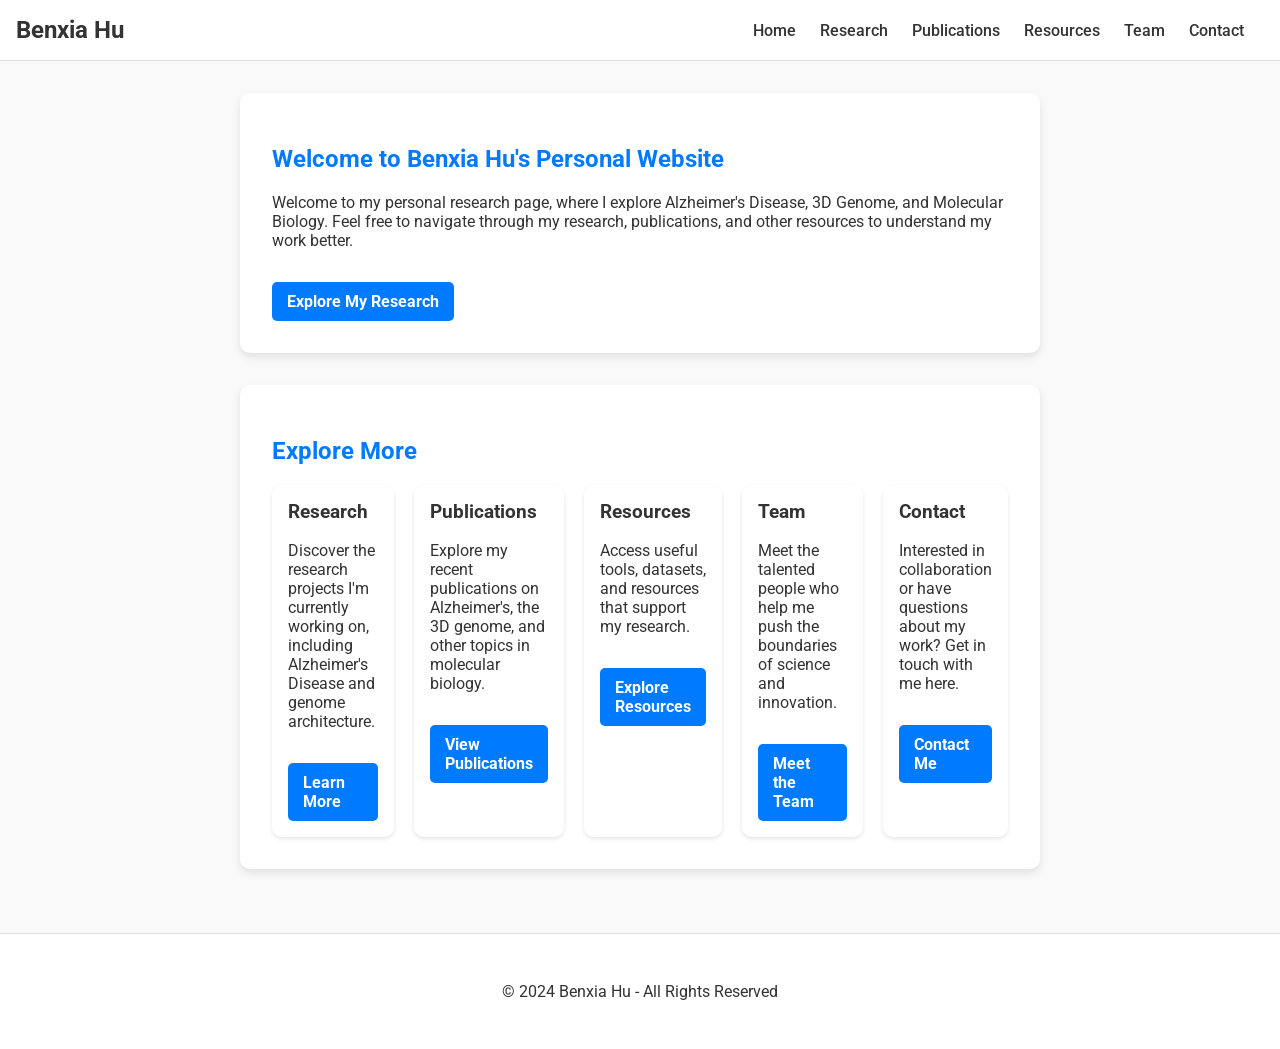
==== index.html @ c6f8e56c "10/10/24 commit" ====
<!DOCTYPE html>
<html lang="en">

<head>
    <meta charset="UTF-8">
    <meta name="viewport" content="width=device-width, initial-scale=1.0">
    <title>Benxia Hu - Home</title>
    <link rel="stylesheet" href="styles.css">
    <link rel="stylesheet" href="https://fonts.googleapis.com/css?family=Roboto:300,400,500,700">
</head>

<body>
    <!-- Navigation Bar -->
    <nav class="navbar">
        <div class="navbar-brand">
            <a href="index.html">Benxia Hu</a>
        </div>
        <div>
            <a href="home.html">Home</a>
            <a href="research.html">Research</a>
            <a href="publications.html">Publications</a>
            <a href="resources.html">Resources</a>
            <a href="team.html">Team</a>
            <a href="contact.html">Contact</a>
        </div>
    </nav>

    <!-- Container -->
    <div class="container">
        <!-- Home Introduction Section -->
        <div class="card">
            <h2>Welcome to Benxia Hu's Personal Website</h2>
            <p>Welcome to my personal research page, where I explore Alzheimer's Disease, 3D Genome, and Molecular Biology. Feel free to navigate through my research, publications, and other resources to understand my work better.</p>
            <a href="research.html" class="button">Explore My Research</a>
        </div>

        <!-- Section Links -->
        <div class="card">
            <h2>Explore More</h2>
            <div class="section-links">
                <div class="section-card">
                    <h3>Research</h3>
                    <p>Discover the research projects I'm currently working on, including Alzheimer's Disease and genome architecture.</p>
                    <a href="research.html" class="button">Learn More</a>
                </div>

                <div class="section-card">
                    <h3>Publications</h3>
                    <p>Explore my recent publications on Alzheimer's, the 3D genome, and other topics in molecular biology.</p>
                    <a href="publications.html" class="button">View Publications</a>
                </div>

                <div class="section-card">
                    <h3>Resources</h3>
                    <p>Access useful tools, datasets, and resources that support my research.</p>
                    <a href="resources.html" class="button">Explore Resources</a>
                </div>

                <div class="section-card">
                    <h3>Team</h3>
                    <p>Meet the talented people who help me push the boundaries of science and innovation.</p>
                    <a href="team.html" class="button">Meet the Team</a>
                </div>

                <div class="section-card">
                    <h3>Contact</h3>
                    <p>Interested in collaboration or have questions about my work? Get in touch with me here.</p>
                    <a href="contact.html" class="button">Contact Me</a>
                </div>
            </div>
        </div>
    </div>

    <!-- Footer -->
    <footer class="footer">
        <p>© 2024 Benxia Hu - All Rights Reserved</p>
    </footer>
</body>

</html>
---- styles.css ----
/* Updated styles.css */
body {
    font-family: 'Roboto', sans-serif;
    background-color: #f9f9f9;
    color: #333;
    margin: 0;
    padding: 0;
}

.navbar {
    background-color: #ffffff;
    border-bottom: 1px solid #e0e0e0;
    padding: 1rem;
    display: flex;
    justify-content: space-between;
    align-items: center;
}

.navbar a {
    color: #333;
    text-decoration: none;
    margin-right: 20px;
    font-weight: 500;
}

.navbar a:hover {
    color: #007BFF;
}

.navbar-brand a {
    font-weight: bold;
    font-size: 1.5rem;
}

.container {
    max-width: 800px;
    margin: 0 auto;
    padding: 2rem;
}

.card {
    background-color: #ffffff;
    border-radius: 10px;
    box-shadow: 0 4px 8px rgba(0, 0, 0, 0.1);
    padding: 2rem;
    margin-bottom: 2rem;
}

.card h2 {
    color: #007BFF;
}

.section-links {
    display: flex;
    flex-wrap: wrap;
    gap: 20px;
}

.section-card {
    flex: 1;
    padding: 1rem;
    background-color: #ffffff;
    border-radius: 10px;
    box-shadow: 0 2px 4px rgba(0, 0, 0, 0.1);
    transition: transform 0.2s;
}

.section-card:hover {
    transform: translateY(-5px);
}

.section-card h3 {
    margin-top: 0;
}

.button {
    display: inline-block;
    margin-top: 1rem;
    padding: 10px 15px;
    background-color: #007BFF;
    color: #ffffff;
    border-radius: 5px;
    text-decoration: none;
    font-weight: bold;
    transition: background-color 0.3s;
}

.button:hover {
    background-color: #0056b3;
}

.footer {
    text-align: center;
    padding: 2rem;
    background-color: #ffffff;
    border-top: 1px solid #e0e0e0;
    color: #333;
}
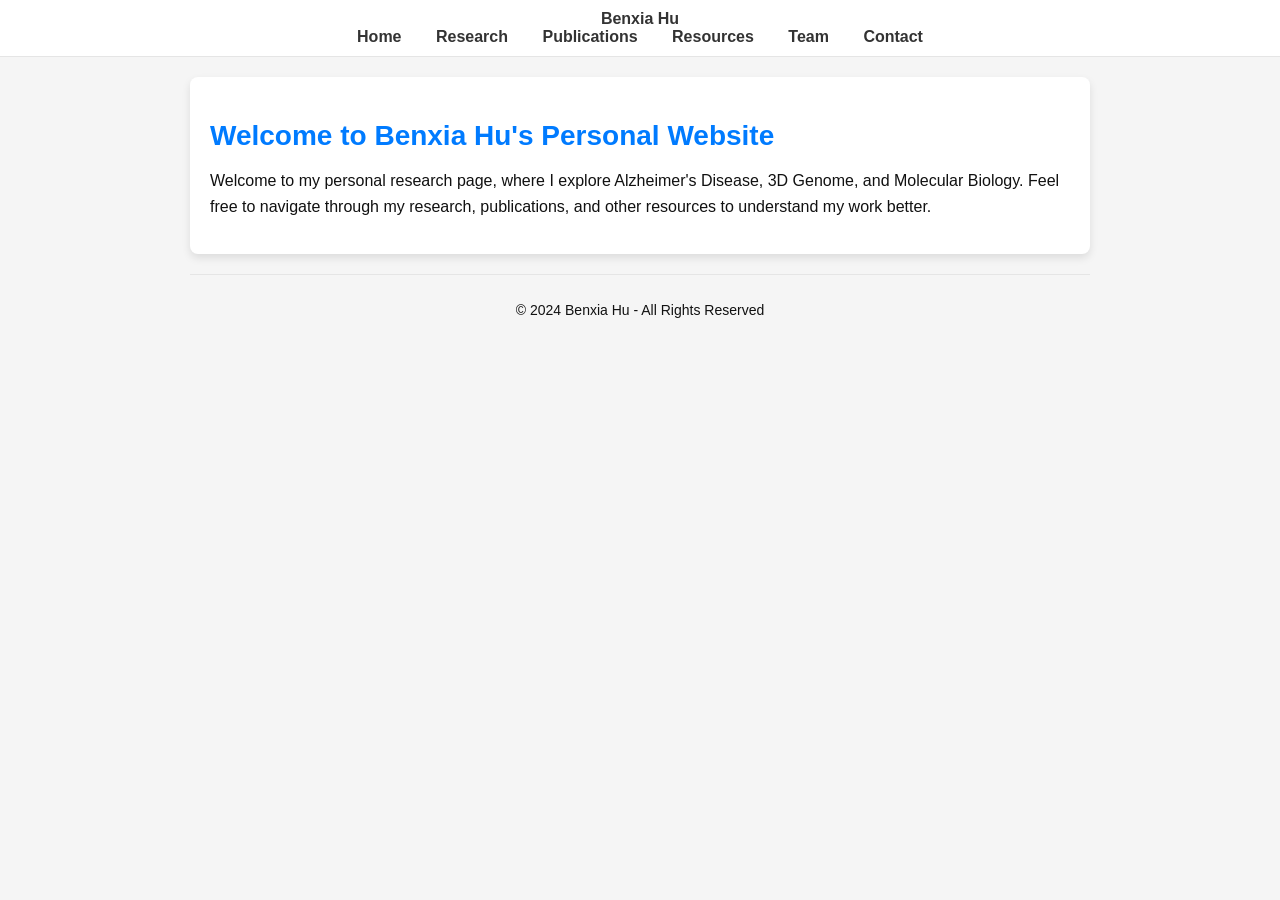
==== commit f6bdb52a: "10/10/24 commit" ====
--- a/index.html
+++ b/index.html
@@ -31,45 +31,7 @@
         <div class="card">
             <h2>Welcome to Benxia Hu's Personal Website</h2>
             <p>Welcome to my personal research page, where I explore Alzheimer's Disease, 3D Genome, and Molecular Biology. Feel free to navigate through my research, publications, and other resources to understand my work better.</p>
-            <a href="research.html" class="button">Explore My Research</a>
         </div>
-
-        <!-- Section Links -->
-        <div class="card">
-            <h2>Explore More</h2>
-            <div class="section-links">
-                <div class="section-card">
-                    <h3>Research</h3>
-                    <p>Discover the research projects I'm currently working on, including Alzheimer's Disease and genome architecture.</p>
-                    <a href="research.html" class="button">Learn More</a>
-                </div>
-
-                <div class="section-card">
-                    <h3>Publications</h3>
-                    <p>Explore my recent publications on Alzheimer's, the 3D genome, and other topics in molecular biology.</p>
-                    <a href="publications.html" class="button">View Publications</a>
-                </div>
-
-                <div class="section-card">
-                    <h3>Resources</h3>
-                    <p>Access useful tools, datasets, and resources that support my research.</p>
-                    <a href="resources.html" class="button">Explore Resources</a>
-                </div>
-
-                <div class="section-card">
-                    <h3>Team</h3>
-                    <p>Meet the talented people who help me push the boundaries of science and innovation.</p>
-                    <a href="team.html" class="button">Meet the Team</a>
-                </div>
-
-                <div class="section-card">
-                    <h3>Contact</h3>
-                    <p>Interested in collaboration or have questions about my work? Get in touch with me here.</p>
-                    <a href="contact.html" class="button">Contact Me</a>
-                </div>
-            </div>
-        </div>
-    </div>
 
     <!-- Footer -->
     <footer class="footer">
--- a/styles.css
+++ b/styles.css
@@ -1,98 +1,81 @@
-/* Updated styles.css */
 body {
-    font-family: 'Roboto', sans-serif;
-    background-color: #f9f9f9;
-    color: #333;
+    background-color: #f5f5f5;
+    color: #111;
+    font-family: Arial, sans-serif;
     margin: 0;
     padding: 0;
 }
 
+.container {
+    max-width: 900px;  /* Adjusted width for better balance */
+    margin: 0 auto;    /* Horizontally centered */
+    padding: 20px;
+}
+
 .navbar {
     background-color: #ffffff;
-    border-bottom: 1px solid #e0e0e0;
-    padding: 1rem;
-    display: flex;
-    justify-content: space-between;
-    align-items: center;
+    border-bottom: 1px solid #e5e5e5;
+    padding: 10px;
+    text-align: center;
 }
 
 .navbar a {
     color: #333;
+    margin: 0 15px;
     text-decoration: none;
-    margin-right: 20px;
-    font-weight: 500;
+    font-weight: bold;
 }
 
 .navbar a:hover {
-    color: #007BFF;
-}
-
-.navbar-brand a {
-    font-weight: bold;
-    font-size: 1.5rem;
-}
-
-.container {
-    max-width: 800px;
-    margin: 0 auto;
-    padding: 2rem;
+    color: #007bff;
 }
 
 .card {
     background-color: #ffffff;
-    border-radius: 10px;
+    border-radius: 8px;
     box-shadow: 0 4px 8px rgba(0, 0, 0, 0.1);
-    padding: 2rem;
-    margin-bottom: 2rem;
-}
-
-.card h2 {
-    color: #007BFF;
-}
-
-.section-links {
-    display: flex;
-    flex-wrap: wrap;
-    gap: 20px;
-}
-
-.section-card {
-    flex: 1;
-    padding: 1rem;
-    background-color: #ffffff;
-    border-radius: 10px;
-    box-shadow: 0 2px 4px rgba(0, 0, 0, 0.1);
-    transition: transform 0.2s;
-}
-
-.section-card:hover {
-    transform: translateY(-5px);
-}
-
-.section-card h3 {
-    margin-top: 0;
-}
-
-.button {
-    display: inline-block;
-    margin-top: 1rem;
-    padding: 10px 15px;
-    background-color: #007BFF;
-    color: #ffffff;
-    border-radius: 5px;
-    text-decoration: none;
-    font-weight: bold;
-    transition: background-color 0.3s;
-}
-
-.button:hover {
-    background-color: #0056b3;
+    padding: 20px;
+    margin-bottom: 20px;
 }
 
 .footer {
     text-align: center;
-    padding: 2rem;
-    background-color: #ffffff;
-    border-top: 1px solid #e0e0e0;
+    padding: 10px;
+    background-color: #f5f5f5;
+    border-top: 1px solid #e5e5e5;
+    font-size: 14px;
+}
+
+h2 {
+    color: #007bff;
+    font-size: 1.75em;
+    margin-bottom: 10px;
+}
+
+h3 {
     color: #333;
+    font-size: 1.25em;
+    margin-top: 20px;
 }
+
+p {
+    line-height: 1.6;
+    margin-bottom: 15px;
+}
+
+ul {
+    list-style-type: disc;
+    margin-left: 20px;
+    line-height: 1.6;
+}
+
+/* Add responsiveness */
+@media (max-width: 768px) {
+    .container {
+        padding: 10px;
+    }
+    .navbar a {
+        display: block;
+        margin: 5px 0;
+    }
+}
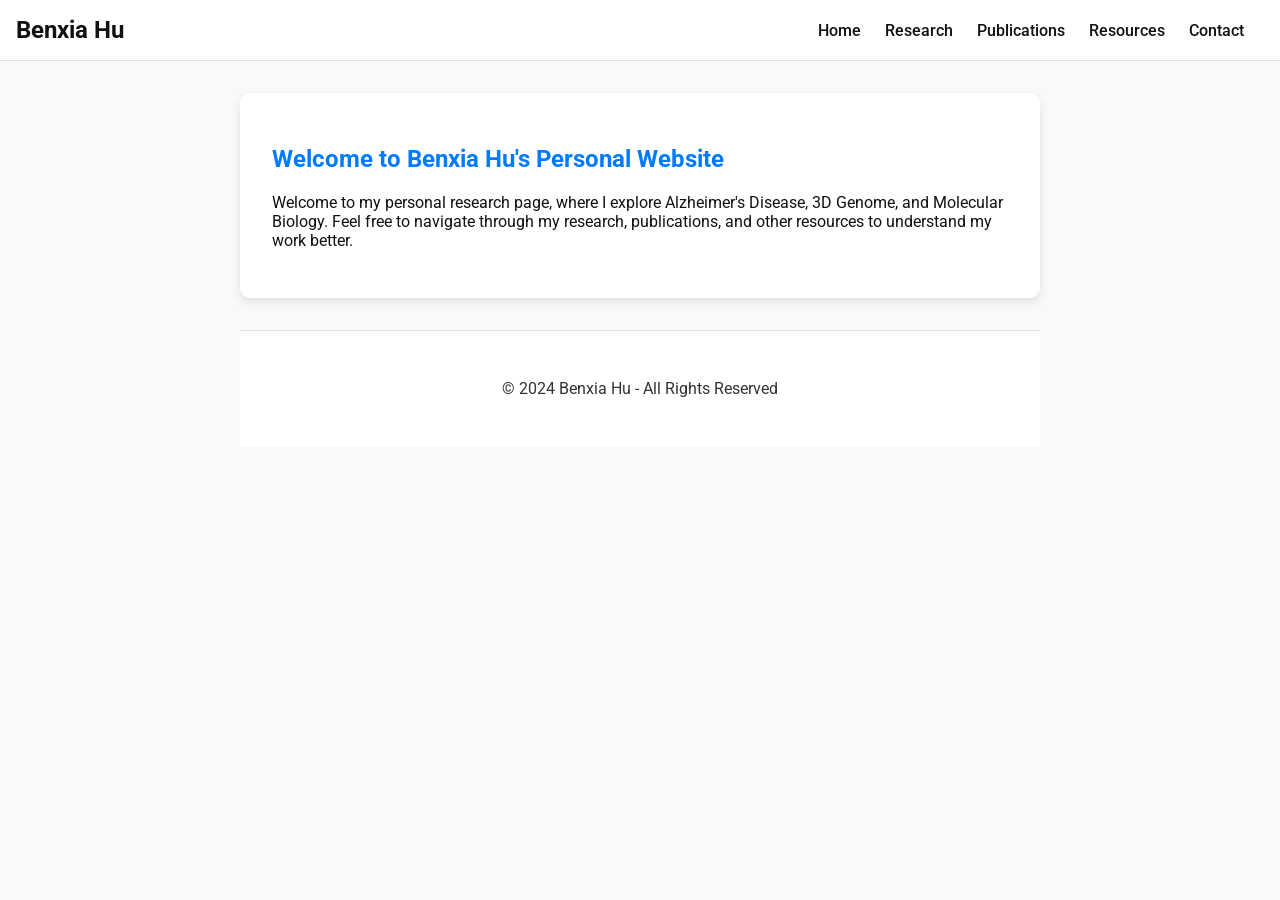
==== commit 6598d326: "10/10/24 commit" ====
--- a/index.html
+++ b/index.html
@@ -1,6 +1,5 @@
 <!DOCTYPE html>
 <html lang="en">
-
 <head>
     <meta charset="UTF-8">
     <meta name="viewport" content="width=device-width, initial-scale=1.0">
@@ -8,7 +7,6 @@
     <link rel="stylesheet" href="styles.css">
     <link rel="stylesheet" href="https://fonts.googleapis.com/css?family=Roboto:300,400,500,700">
 </head>
-
 <body>
     <!-- Navigation Bar -->
     <nav class="navbar">
@@ -20,7 +18,6 @@
             <a href="research.html">Research</a>
             <a href="publications.html">Publications</a>
             <a href="resources.html">Resources</a>
-            <a href="team.html">Team</a>
             <a href="contact.html">Contact</a>
         </div>
     </nav>
--- a/styles.css
+++ b/styles.css
@@ -1,81 +1,98 @@
+/* Updated styles.css */
 body {
-    background-color: #f5f5f5;
+    font-family: 'Roboto', sans-serif;
+    background-color: #f9f9f9;
     color: #111;
-    font-family: Arial, sans-serif;
     margin: 0;
     padding: 0;
 }
 
-.container {
-    max-width: 900px;  /* Adjusted width for better balance */
-    margin: 0 auto;    /* Horizontally centered */
-    padding: 20px;
-}
-
 .navbar {
     background-color: #ffffff;
-    border-bottom: 1px solid #e5e5e5;
-    padding: 10px;
-    text-align: center;
+    border-bottom: 1px solid #e0e0e0;
+    padding: 1rem;
+    display: flex;
+    justify-content: space-between;
+    align-items: center;
 }
 
 .navbar a {
-    color: #333;
-    margin: 0 15px;
+    color: #111;
     text-decoration: none;
-    font-weight: bold;
+    margin-right: 20px;
+    font-weight: 500;
 }
 
 .navbar a:hover {
-    color: #007bff;
+    color: #007BFF;
+}
+
+.navbar-brand a {
+    font-weight: bold;
+    font-size: 1.5rem;
+}
+
+.container {
+    max-width: 800px;
+    margin: 0 auto;
+    padding: 2rem;
 }
 
 .card {
     background-color: #ffffff;
-    border-radius: 8px;
+    border-radius: 10px;
     box-shadow: 0 4px 8px rgba(0, 0, 0, 0.1);
-    padding: 20px;
-    margin-bottom: 20px;
+    padding: 2rem;
+    margin-bottom: 2rem;
+}
+
+.card h2 {
+    color: #007BFF;
+}
+
+.section-links {
+    display: flex;
+    flex-wrap: wrap;
+    gap: 20px;
+}
+
+.section-card {
+    flex: 1;
+    padding: 1rem;
+    background-color: #ffffff;
+    border-radius: 10px;
+    box-shadow: 0 2px 4px rgba(0, 0, 0, 0.1);
+    transition: transform 0.2s;
+}
+
+.section-card:hover {
+    transform: translateY(-5px);
+}
+
+.section-card h3 {
+    margin-top: 0;
+}
+
+.button {
+    display: inline-block;
+    margin-top: 1rem;
+    padding: 10px 15px;
+    background-color: #007BFF;
+    color: #ffffff;
+    border-radius: 5px;
+    text-decoration: none;
+    font-weight: bold;
+    transition: background-color 0.3s;
+}
+
+.button:hover {
+    background-color: #0056b3;
 }
 
 .footer {
     text-align: center;
-    padding: 10px;
-    background-color: #f5f5f5;
-    border-top: 1px solid #e5e5e5;
-    font-size: 14px;
+    padding: 2rem;
+    background-color: #ffffff;
+    border-top: 1px solid #e0e0e0;
+    color: #333;
 }
-
-h2 {
-    color: #007bff;
-    font-size: 1.75em;
-    margin-bottom: 10px;
-}
-
-h3 {
-    color: #333;
-    font-size: 1.25em;
-    margin-top: 20px;
-}
-
-p {
-    line-height: 1.6;
-    margin-bottom: 15px;
-}
-
-ul {
-    list-style-type: disc;
-    margin-left: 20px;
-    line-height: 1.6;
-}
-
-/* Add responsiveness */
-@media (max-width: 768px) {
-    .container {
-        padding: 10px;
-    }
-    .navbar a {
-        display: block;
-        margin: 5px 0;
-    }
-}
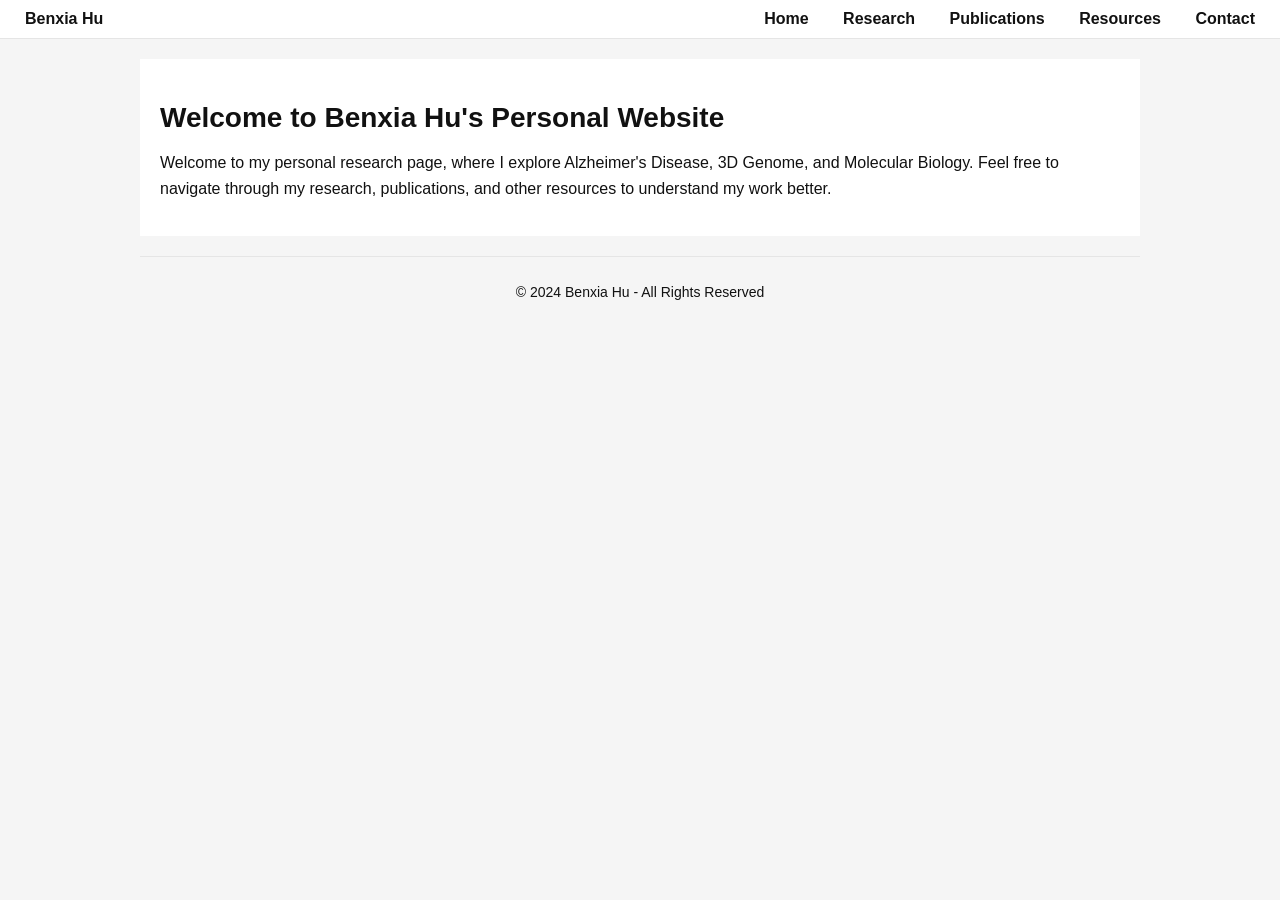
==== commit dbb54560: "10/10/24 commit" ====
--- a/index.html
+++ b/index.html
@@ -35,5 +35,4 @@
         <p>© 2024 Benxia Hu - All Rights Reserved</p>
     </footer>
 </body>
-
-</html>
+</html>
--- a/styles.css
+++ b/styles.css
@@ -1,98 +1,86 @@
-/* Updated styles.css */
+/* Updated styles for narrowing the unused space on the left and right sides */
+
 body {
-    font-family: 'Roboto', sans-serif;
-    background-color: #f9f9f9;
-    color: #111;
+    background-color: #f5f5f5;
+    color: #111; /* Updated font color for better readability */
+    font-family: Arial, sans-serif;
     margin: 0;
     padding: 0;
 }
 
+.container {
+    max-width: 1000px;  /* Increased max-width for better spacing */
+    margin: 0 auto;    /* Center the container horizontally */
+    padding: 20px;
+}
+
 .navbar {
     background-color: #ffffff;
-    border-bottom: 1px solid #e0e0e0;
-    padding: 1rem;
+    border-bottom: 1px solid #e5e5e5;
+    padding: 10px;
     display: flex;
     justify-content: space-between;
     align-items: center;
 }
 
 .navbar a {
-    color: #111;
+    color: #111; /* Updated font color */
+    margin: 0 15px;
     text-decoration: none;
-    margin-right: 20px;
-    font-weight: 500;
+    font-weight: bold;
 }
 
 .navbar a:hover {
-    color: #007BFF;
-}
-
-.navbar-brand a {
-    font-weight: bold;
-    font-size: 1.5rem;
-}
-
-.container {
-    max-width: 800px;
-    margin: 0 auto;
-    padding: 2rem;
+    color: #0056b3; /* Updated hover color to be less bright */
 }
 
 .card {
     background-color: #ffffff;
-    border-radius: 10px;
-    box-shadow: 0 4px 8px rgba(0, 0, 0, 0.1);
-    padding: 2rem;
-    margin-bottom: 2rem;
-}
-
-.card h2 {
-    color: #007BFF;
-}
-
-.section-links {
-    display: flex;
-    flex-wrap: wrap;
-    gap: 20px;
-}
-
-.section-card {
-    flex: 1;
-    padding: 1rem;
-    background-color: #ffffff;
-    border-radius: 10px;
-    box-shadow: 0 2px 4px rgba(0, 0, 0, 0.1);
-    transition: transform 0.2s;
-}
-
-.section-card:hover {
-    transform: translateY(-5px);
-}
-
-.section-card h3 {
-    margin-top: 0;
-}
-
-.button {
-    display: inline-block;
-    margin-top: 1rem;
-    padding: 10px 15px;
-    background-color: #007BFF;
-    color: #ffffff;
-    border-radius: 5px;
-    text-decoration: none;
-    font-weight: bold;
-    transition: background-color 0.3s;
-}
-
-.button:hover {
-    background-color: #0056b3;
+    border-radius: 0; /* Removed border radius */
+    box-shadow: none; /* Removed box shadow */
+    padding: 20px;
+    margin-bottom: 20px;
 }
 
 .footer {
     text-align: center;
-    padding: 2rem;
-    background-color: #ffffff;
-    border-top: 1px solid #e0e0e0;
+    padding: 10px;
+    background-color: #f5f5f5;
+    border-top: 1px solid #e5e5e5;
+    font-size: 14px;
+}
+
+/* Adjust heading styles for better readability */
+h2 {
+    color: #111; /* Updated color for headings */
+    font-size: 1.75em;
+    margin-bottom: 10px;
+}
+
+h3 {
     color: #333;
+    font-size: 1.25em;
+    margin-top: 20px;
 }
+
+p {
+    line-height: 1.6;
+    margin-bottom: 15px;
+}
+
+ul {
+    list-style-type: disc;
+    margin-left: 20px;
+    line-height: 1.6;
+}
+
+/* Add responsiveness */
+@media (max-width: 768px) {
+    .container {
+        padding: 10px;
+    }
+    .navbar a {
+        display: block;
+        margin: 5px 0;
+    }
+}
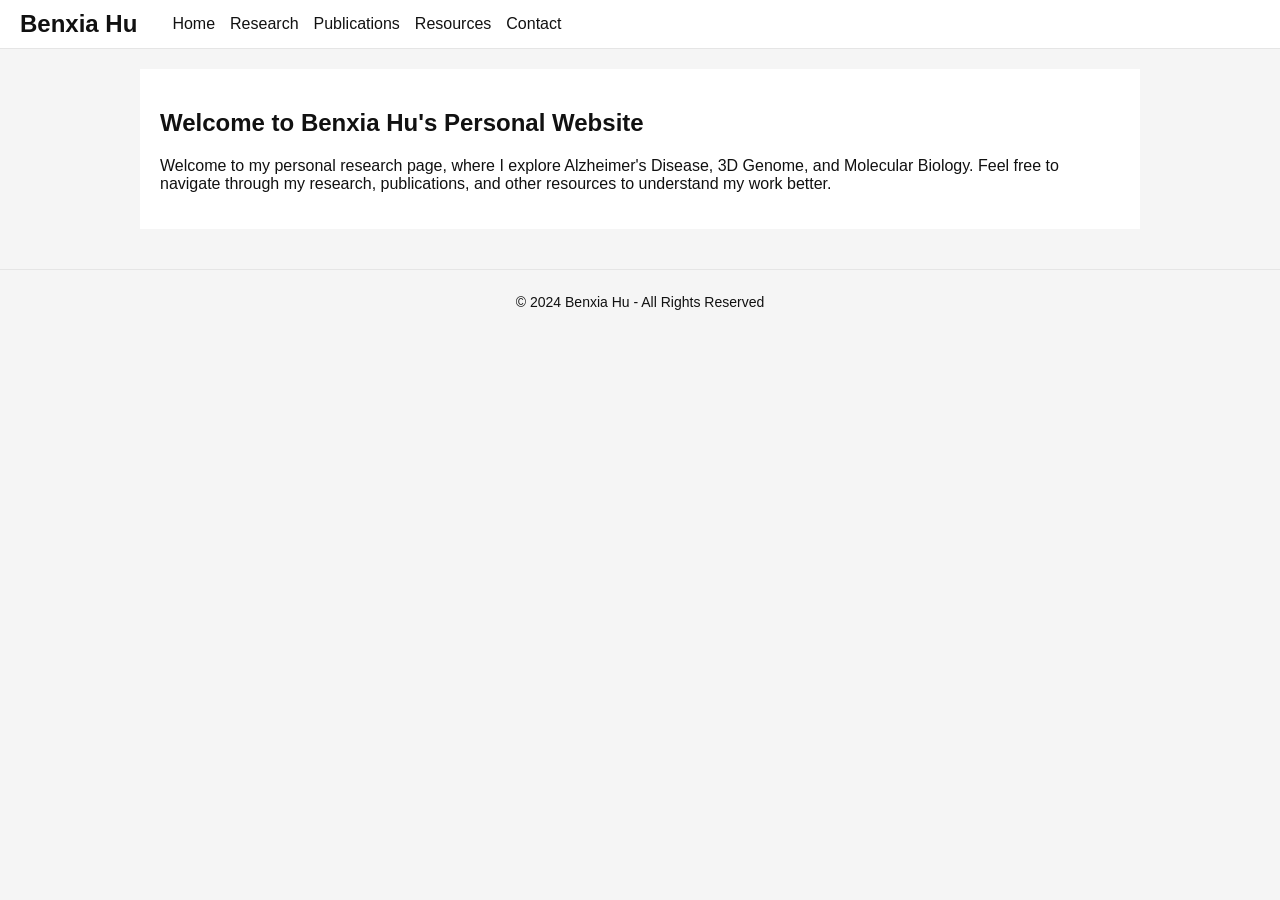
==== commit fbc11bf6: "10/10/24 commit" ====
--- a/index.html
+++ b/index.html
@@ -10,15 +10,17 @@
 <body>
     <!-- Navigation Bar -->
     <nav class="navbar">
-        <div class="navbar-brand">
-            <a href="index.html">Benxia Hu</a>
-        </div>
-        <div>
-            <a href="home.html">Home</a>
-            <a href="research.html">Research</a>
-            <a href="publications.html">Publications</a>
-            <a href="resources.html">Resources</a>
-            <a href="contact.html">Contact</a>
+        <div class="navbar-container">
+            <div class="navbar-brand">
+                <a href="index.html">Benxia Hu</a>
+            </div>
+            <div class="navbar-links">
+                <a href="home.html">Home</a>
+                <a href="research.html">Research</a>
+                <a href="publications.html">Publications</a>
+                <a href="resources.html">Resources</a>
+                <a href="contact.html">Contact</a>
+            </div>
         </div>
     </nav>
 
@@ -29,10 +31,11 @@
             <h2>Welcome to Benxia Hu's Personal Website</h2>
             <p>Welcome to my personal research page, where I explore Alzheimer's Disease, 3D Genome, and Molecular Biology. Feel free to navigate through my research, publications, and other resources to understand my work better.</p>
         </div>
+    </div>
 
     <!-- Footer -->
     <footer class="footer">
         <p>© 2024 Benxia Hu - All Rights Reserved</p>
     </footer>
 </body>
-</html>+</html>
--- a/styles.css
+++ b/styles.css
@@ -1,43 +1,62 @@
-/* Updated styles for narrowing the unused space on the left and right sides */
-
 body {
     background-color: #f5f5f5;
-    color: #111; /* Updated font color for better readability */
+    color: #111;
     font-family: Arial, sans-serif;
     margin: 0;
     padding: 0;
 }
 
-.container {
-    max-width: 1000px;  /* Increased max-width for better spacing */
-    margin: 0 auto;    /* Center the container horizontally */
-    padding: 20px;
-}
-
 .navbar {
     background-color: #ffffff;
     border-bottom: 1px solid #e5e5e5;
-    padding: 10px;
+    padding: 10px 20px;
     display: flex;
-    justify-content: space-between;
+    justify-content: flex-start;
     align-items: center;
 }
 
-.navbar a {
-    color: #111; /* Updated font color */
-    margin: 0 15px;
+.navbar-container {
+    display: flex;
+    align-items: center;
+}
+
+.navbar-brand {
+    margin-right: 20px;
+}
+
+.navbar-brand a {
+    color: #111;
     text-decoration: none;
     font-weight: bold;
+    font-size: 1.5em;
 }
 
-.navbar a:hover {
-    color: #0056b3; /* Updated hover color to be less bright */
+.navbar-links {
+    display: flex;
+    align-items: center;
+}
+
+.navbar-links a {
+    color: #111;
+    margin-left: 15px;
+    text-decoration: none;
+    font-weight: 500;
+}
+
+.navbar-links a:hover {
+    color: #0056b3;
+}
+
+.container {
+    max-width: 1000px;
+    margin: 0 auto;
+    padding: 20px;
 }
 
 .card {
     background-color: #ffffff;
-    border-radius: 0; /* Removed border radius */
-    box-shadow: none; /* Removed box shadow */
+    border-radius: 0;
+    box-shadow: none;
     padding: 20px;
     margin-bottom: 20px;
 }
@@ -50,37 +69,14 @@
     font-size: 14px;
 }
 
-/* Adjust heading styles for better readability */
-h2 {
-    color: #111; /* Updated color for headings */
-    font-size: 1.75em;
-    margin-bottom: 10px;
-}
-
-h3 {
-    color: #333;
-    font-size: 1.25em;
-    margin-top: 20px;
-}
-
-p {
-    line-height: 1.6;
-    margin-bottom: 15px;
-}
-
-ul {
-    list-style-type: disc;
-    margin-left: 20px;
-    line-height: 1.6;
-}
-
 /* Add responsiveness */
 @media (max-width: 768px) {
-    .container {
-        padding: 10px;
+    .navbar-container {
+        flex-direction: column;
+        align-items: flex-start;
     }
-    .navbar a {
-        display: block;
+
+    .navbar-links a {
         margin: 5px 0;
     }
-}+}
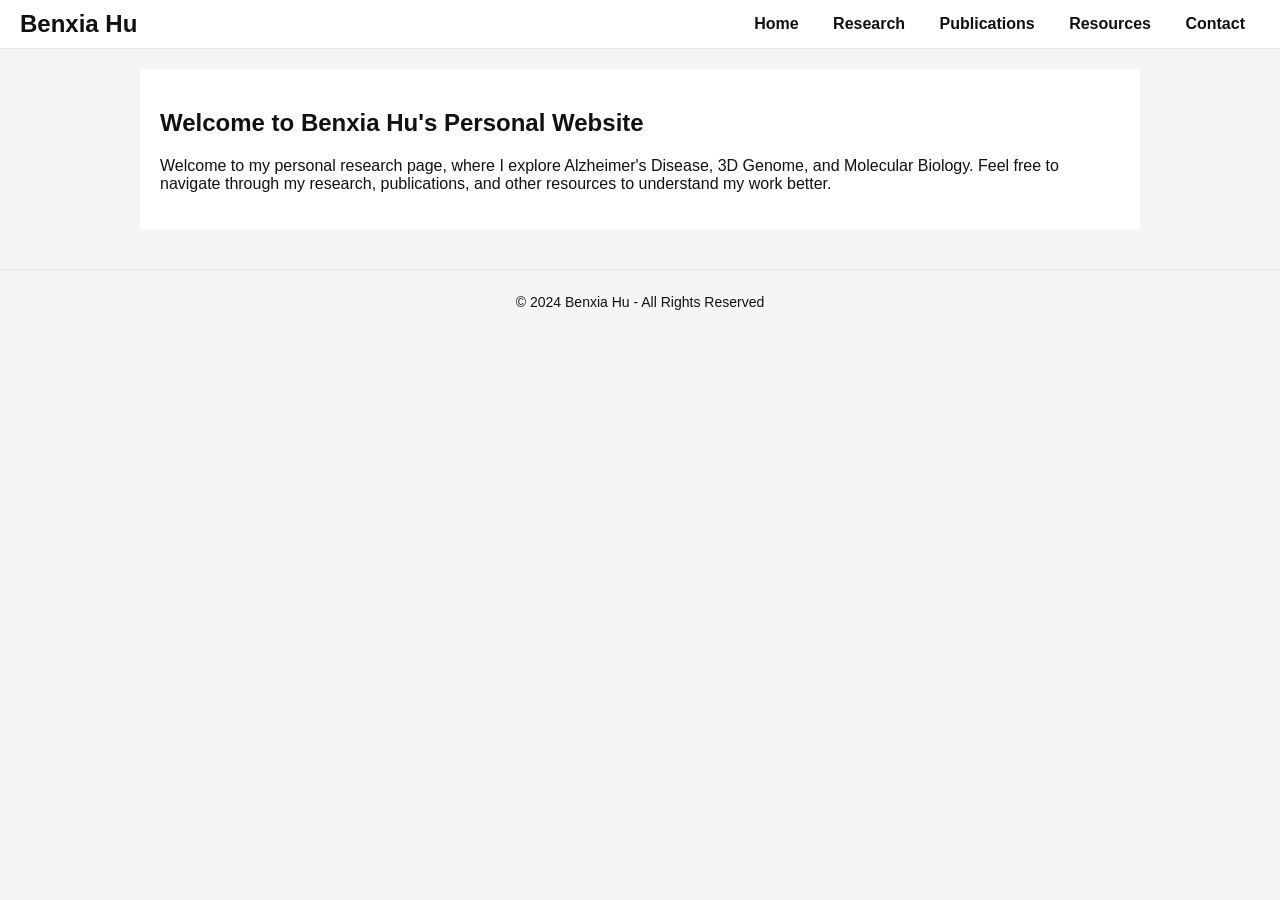
==== commit 8d385709: "10/10/24 commit" ====
--- a/index.html
+++ b/index.html
@@ -10,17 +10,15 @@
 <body>
     <!-- Navigation Bar -->
     <nav class="navbar">
-        <div class="navbar-container">
-            <div class="navbar-brand">
-                <a href="index.html">Benxia Hu</a>
-            </div>
-            <div class="navbar-links">
-                <a href="home.html">Home</a>
-                <a href="research.html">Research</a>
-                <a href="publications.html">Publications</a>
-                <a href="resources.html">Resources</a>
-                <a href="contact.html">Contact</a>
-            </div>
+        <div class="navbar-brand">
+            <a href="index.html">Benxia Hu</a>
+        </div>
+        <div class="navbar-links">
+            <a href="home.html">Home</a>
+            <a href="research.html">Research</a>
+            <a href="publications.html">Publications</a>
+            <a href="resources.html">Resources</a>
+            <a href="contact.html">Contact</a>
         </div>
     </nav>
 
--- a/styles.css
+++ b/styles.css
@@ -6,51 +6,37 @@
     padding: 0;
 }
 
+.container {
+    max-width: 1000px;
+    margin: 0 auto;
+    padding: 20px;
+}
+
 .navbar {
     background-color: #ffffff;
     border-bottom: 1px solid #e5e5e5;
     padding: 10px 20px;
     display: flex;
-    justify-content: flex-start;
     align-items: center;
-}
-
-.navbar-container {
-    display: flex;
-    align-items: center;
-}
-
-.navbar-brand {
-    margin-right: 20px;
+    justify-content: space-between;
 }
 
 .navbar-brand a {
     color: #111;
     text-decoration: none;
-    font-weight: bold;
-    font-size: 1.5em;
-}
-
-.navbar-links {
-    display: flex;
-    align-items: center;
+    font-weight: 700;
+    font-size: 1.5rem; /* Consistent font size for "Benxia Hu" */
 }
 
 .navbar-links a {
     color: #111;
-    margin-left: 15px;
+    margin: 0 15px;
     text-decoration: none;
-    font-weight: 500;
+    font-weight: bold;
 }
 
 .navbar-links a:hover {
     color: #0056b3;
-}
-
-.container {
-    max-width: 1000px;
-    margin: 0 auto;
-    padding: 20px;
 }
 
 .card {
@@ -69,13 +55,16 @@
     font-size: 14px;
 }
 
-/* Add responsiveness */
+/* Responsive styles */
 @media (max-width: 768px) {
-    .navbar-container {
+    .navbar {
         flex-direction: column;
-        align-items: flex-start;
     }
-
+    .navbar-links {
+        display: flex;
+        flex-direction: column;
+        align-items: center;
+    }
     .navbar-links a {
         margin: 5px 0;
     }
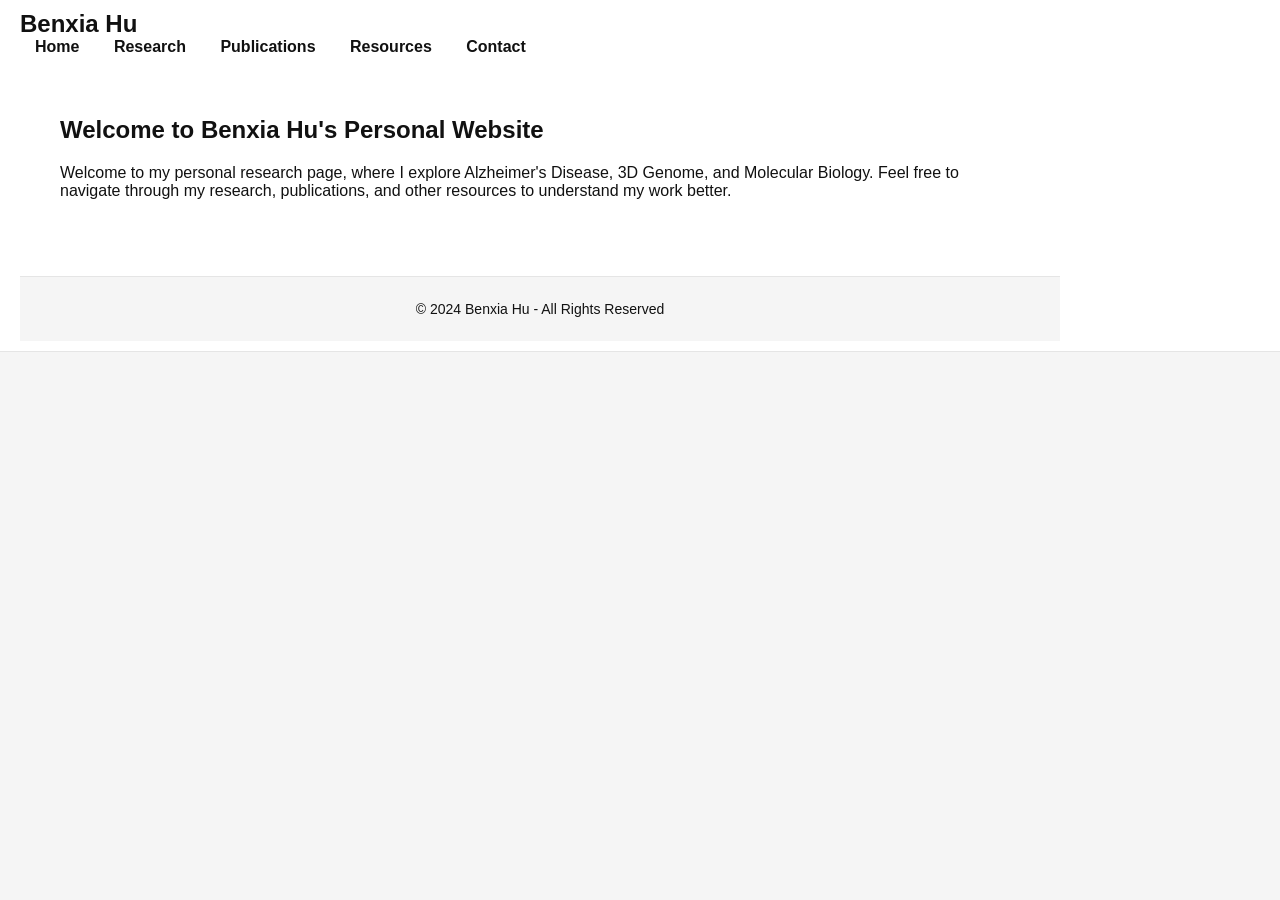
==== commit 78cf3ca4: "10/10/24 commit" ====
--- a/index.html
+++ b/index.html
@@ -10,17 +10,17 @@
 <body>
     <!-- Navigation Bar -->
     <nav class="navbar">
-        <div class="navbar-brand">
-            <a href="index.html">Benxia Hu</a>
-        </div>
-        <div class="navbar-links">
-            <a href="home.html">Home</a>
-            <a href="research.html">Research</a>
-            <a href="publications.html">Publications</a>
-            <a href="resources.html">Resources</a>
-            <a href="contact.html">Contact</a>
-        </div>
-    </nav>
+        <div class="navbar-container">
+            <div class="navbar-brand">
+                <a href="index.html">Benxia Hu</a>
+            </div>
+            <div class="navbar-links">
+                <a href="home.html">Home</a>
+                <a href="research.html">Research</a>
+                <a href="publications.html">Publications</a>
+                <a href="resources.html">Resources</a>
+                <a href="contact.html">Contact</a>
+            </div>
 
     <!-- Container -->
     <div class="container">
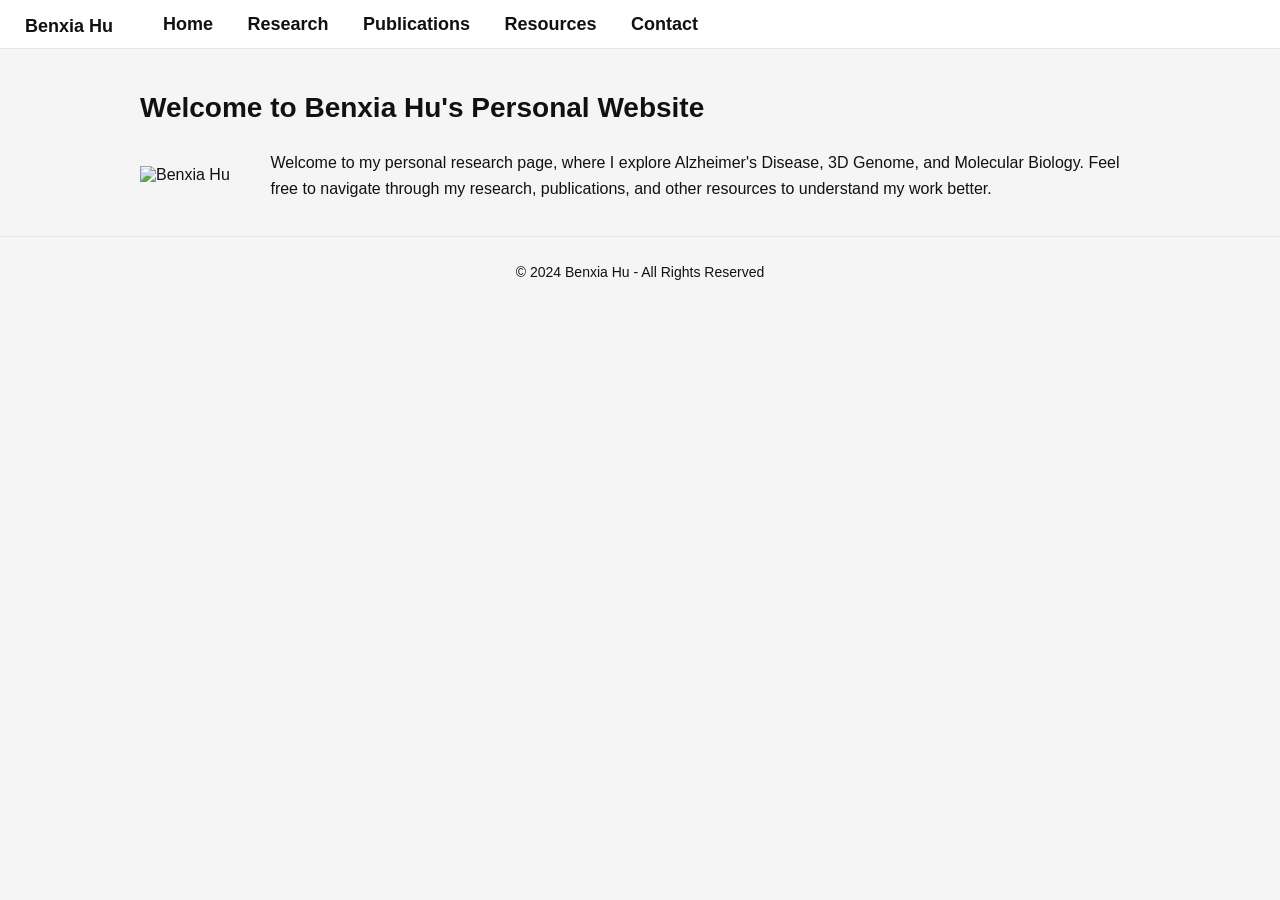
==== commit f9a19e4c: "10/10/24 commit" ====
--- a/index.html
+++ b/index.html
@@ -10,23 +10,24 @@
 <body>
     <!-- Navigation Bar -->
     <nav class="navbar">
-        <div class="navbar-container">
-            <div class="navbar-brand">
-                <a href="index.html">Benxia Hu</a>
-            </div>
-            <div class="navbar-links">
-                <a href="home.html">Home</a>
-                <a href="research.html">Research</a>
-                <a href="publications.html">Publications</a>
-                <a href="resources.html">Resources</a>
-                <a href="contact.html">Contact</a>
-            </div>
+        <div class="navbar-brand">
+            <a href="index.html">Benxia Hu</a>
+        </div>
+        <div>
+            <a href="home.html">Home</a>
+            <a href="research.html">Research</a>
+            <a href="publications.html">Publications</a>
+            <a href="resources.html">Resources</a>
+            <a href="contact.html">Contact</a>
+        </div>
+    </nav>
 
     <!-- Container -->
     <div class="container">
         <!-- Home Introduction Section -->
-        <div class="card">
-            <h2>Welcome to Benxia Hu's Personal Website</h2>
+        <h2>Welcome to Benxia Hu's Personal Website</h2>
+        <div style="display: flex; align-items: center;">
+            <img src="BenxiaHu.jpg" alt="Benxia Hu" style="width: 200px; height: auto; margin-right: 20px;">
             <p>Welcome to my personal research page, where I explore Alzheimer's Disease, 3D Genome, and Molecular Biology. Feel free to navigate through my research, publications, and other resources to understand my work better.</p>
         </div>
     </div>
--- a/styles.css
+++ b/styles.css
@@ -1,3 +1,5 @@
+/* Updated styles for keeping the navigation links aligned to the left and consistent */
+
 body {
     background-color: #f5f5f5;
     color: #111;
@@ -15,28 +17,28 @@
 .navbar {
     background-color: #ffffff;
     border-bottom: 1px solid #e5e5e5;
-    padding: 10px 20px;
+    padding: 10px;
     display: flex;
+    justify-content: start;
     align-items: center;
-    justify-content: space-between;
 }
 
-.navbar-brand a {
-    color: #111;
-    text-decoration: none;
-    font-weight: 700;
-    font-size: 1.5rem; /* Consistent font size for "Benxia Hu" */
-}
-
-.navbar-links a {
+.navbar a {
     color: #111;
     margin: 0 15px;
     text-decoration: none;
     font-weight: bold;
+    font-size: 18px;
 }
 
-.navbar-links a:hover {
+.navbar a:hover {
     color: #0056b3;
+}
+
+.navbar-brand {
+    margin-right: 20px;
+    font-weight: bold;
+    font-size: 24px;
 }
 
 .card {
@@ -55,17 +57,45 @@
     font-size: 14px;
 }
 
-/* Responsive styles */
+h2 {
+    color: #111;
+    font-size: 1.75em;
+    margin-bottom: 10px;
+}
+
+h3 {
+    color: #333;
+    font-size: 1.25em;
+    margin-top: 20px;
+}
+
+p {
+    line-height: 1.6;
+    margin-bottom: 15px;
+}
+
+ul {
+    list-style-type: disc;
+    margin-left: 20px;
+    line-height: 1.6;
+}
+
 @media (max-width: 768px) {
+    .container {
+        padding: 10px;
+    }
+
     .navbar {
         flex-direction: column;
+        align-items: start;
     }
-    .navbar-links {
-        display: flex;
-        flex-direction: column;
-        align-items: center;
-    }
-    .navbar-links a {
+
+    .navbar a {
         margin: 5px 0;
     }
+
+    .navbar-brand {
+        margin-bottom: 10px;
+    }
 }
+
